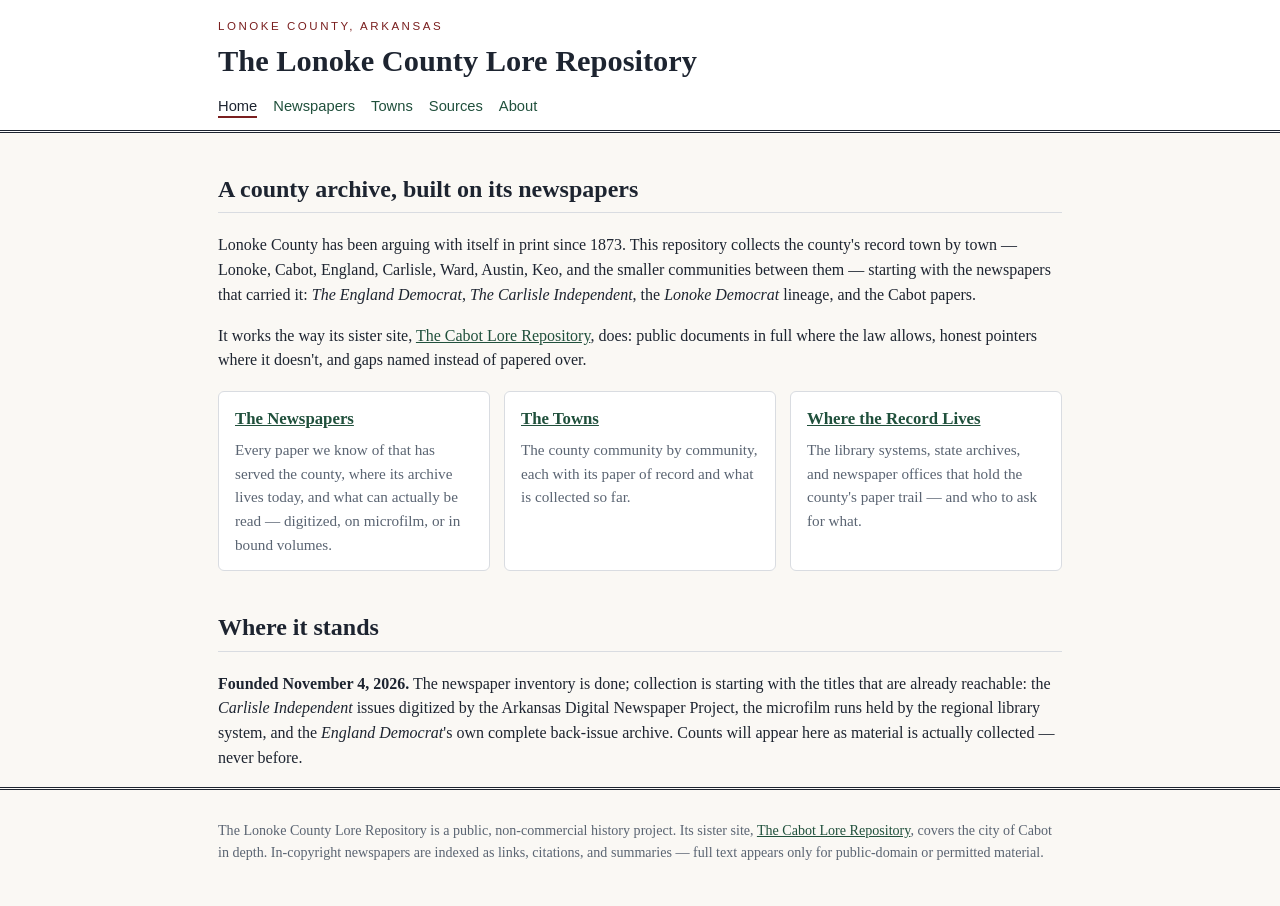
==== index.html @ 7731917a "Launch The Lonoke County Lore Repository starter site (Home, Newspapers, Towns, Sources, About)" ====
<!DOCTYPE html>
<html lang="en">
<head>
<meta charset="utf-8">
<meta name="viewport" content="width=device-width, initial-scale=1">
<title>Home · The Lonoke County Lore Repository</title>
<meta name="description" content="A public archive of Lonoke County, Arkansas history, built on its area newspapers — England Democrat, Carlisle Independent, Lonoke Democrat, and the Cabot papers.">
<link rel="stylesheet" href="assets/style.css">
</head>
<body>
<header><div class="wrap">
<p class="kicker">Lonoke County, Arkansas</p>
<h1><a href="index.html">The Lonoke County Lore Repository</a></h1>
<nav><a href="index.html" class="on">Home</a><a href="newspapers.html">Newspapers</a><a href="towns.html">Towns</a><a href="sources.html">Sources</a><a href="about.html">About</a></nav>
</div></header>
<main class="wrap">

<h2>A county archive, built on its newspapers</h2>
<p>Lonoke County has been arguing with itself in print since 1873. This repository collects the
county's record town by town — Lonoke, Cabot, England, Carlisle, Ward, Austin, Keo, and the
smaller communities between them — starting with the newspapers that carried it:
<em>The England Democrat</em>, <em>The Carlisle Independent</em>, the <em>Lonoke Democrat</em>
lineage, and the Cabot papers.</p>
<p>It works the way its sister site, <a href="https://cabotlore.org/">The Cabot Lore Repository</a>,
does: public documents in full where the law allows, honest pointers where it doesn't, and gaps
named instead of papered over.</p>
<div class="cards">
  <div class="card"><h3><a href="newspapers.html">The Newspapers</a></h3>
  <p>Every paper we know of that has served the county, where its archive lives today, and what
  can actually be read — digitized, on microfilm, or in bound volumes.</p></div>
  <div class="card"><h3><a href="towns.html">The Towns</a></h3>
  <p>The county community by community, each with its paper of record and what is collected so far.</p></div>
  <div class="card"><h3><a href="sources.html">Where the Record Lives</a></h3>
  <p>The library systems, state archives, and newspaper offices that hold the county's paper trail —
  and who to ask for what.</p></div>
</div>
<h2>Where it stands</h2>
<p><strong>Founded November 4, 2026.</strong> The newspaper inventory is done; collection is
starting with the titles that are already reachable: the <em>Carlisle Independent</em> issues
digitized by the Arkansas Digital Newspaper Project, the microfilm runs held by the regional
library system, and the <em>England Democrat</em>'s own complete back-issue archive. Counts
will appear here as material is actually collected — never before.</p>

</main>
<footer><div class="wrap">
<p class="small">The Lonoke County Lore Repository is a public, non-commercial history project.
Its sister site, <a href="https://cabotlore.org/">The Cabot Lore Repository</a>, covers the city of Cabot in depth.
In-copyright newspapers are indexed as links, citations, and summaries — full text appears only for
public-domain or permitted material.</p>
</div></footer>
</body>
</html>
---- assets/style.css ----
:root {
  --ink: #1d2430; --muted: #5a6472; --accent: #7a1f1f; --accent2: #20503c;
  --line: #d9dce1; --bg: #faf8f4; --card: #ffffff;
}
* { box-sizing: border-box; }
body { margin: 0; font-family: Georgia, 'Times New Roman', serif; color: var(--ink); background: var(--bg); line-height: 1.55; }
.wrap { max-width: 880px; margin: 0 auto; padding: 0 18px; }
header { background: var(--card); border-bottom: 3px double var(--ink); padding: 18px 0 12px; }
header .kicker { margin: 0; text-transform: uppercase; letter-spacing: 0.22em; font-size: 0.72rem; color: var(--accent); font-family: Helvetica, Arial, sans-serif; }
header h1 { margin: 2px 0 10px; font-size: 1.9rem; }
header h1 a { color: var(--ink); text-decoration: none; }
nav { font-family: Helvetica, Arial, sans-serif; font-size: 0.92rem; }
nav a { color: var(--accent2); text-decoration: none; margin-right: 16px; padding-bottom: 2px; }
nav a:hover { text-decoration: underline; }
nav a.on { border-bottom: 2px solid var(--accent); color: var(--ink); }
main { padding: 22px 18px 40px; }
h2 { margin-top: 1.6em; border-bottom: 1px solid var(--line); padding-bottom: 4px; }
a { color: var(--accent2); }
.cards { display: grid; grid-template-columns: repeat(auto-fit, minmax(240px, 1fr)); gap: 14px; margin: 18px 0; }
.card { background: var(--card); border: 1px solid var(--line); border-radius: 6px; padding: 14px 16px; }
.card h3 { margin: 0 0 6px; font-size: 1.05rem; }
.card p { margin: 0; color: var(--muted); font-size: 0.95rem; }
table { border-collapse: collapse; width: 100%; margin: 14px 0; font-size: 0.95rem; }
th, td { border: 1px solid var(--line); padding: 7px 9px; text-align: left; vertical-align: top; }
th { background: #f1eee7; }
.tag { display: inline-block; font-family: Helvetica, Arial, sans-serif; font-size: 0.72rem; letter-spacing: 0.06em; text-transform: uppercase; border: 1px solid var(--line); border-radius: 3px; padding: 1px 6px; color: var(--muted); }
.small { font-size: 0.88rem; color: var(--muted); }
footer { border-top: 3px double var(--ink); padding: 16px 0 28px; margin-top: 10px; }
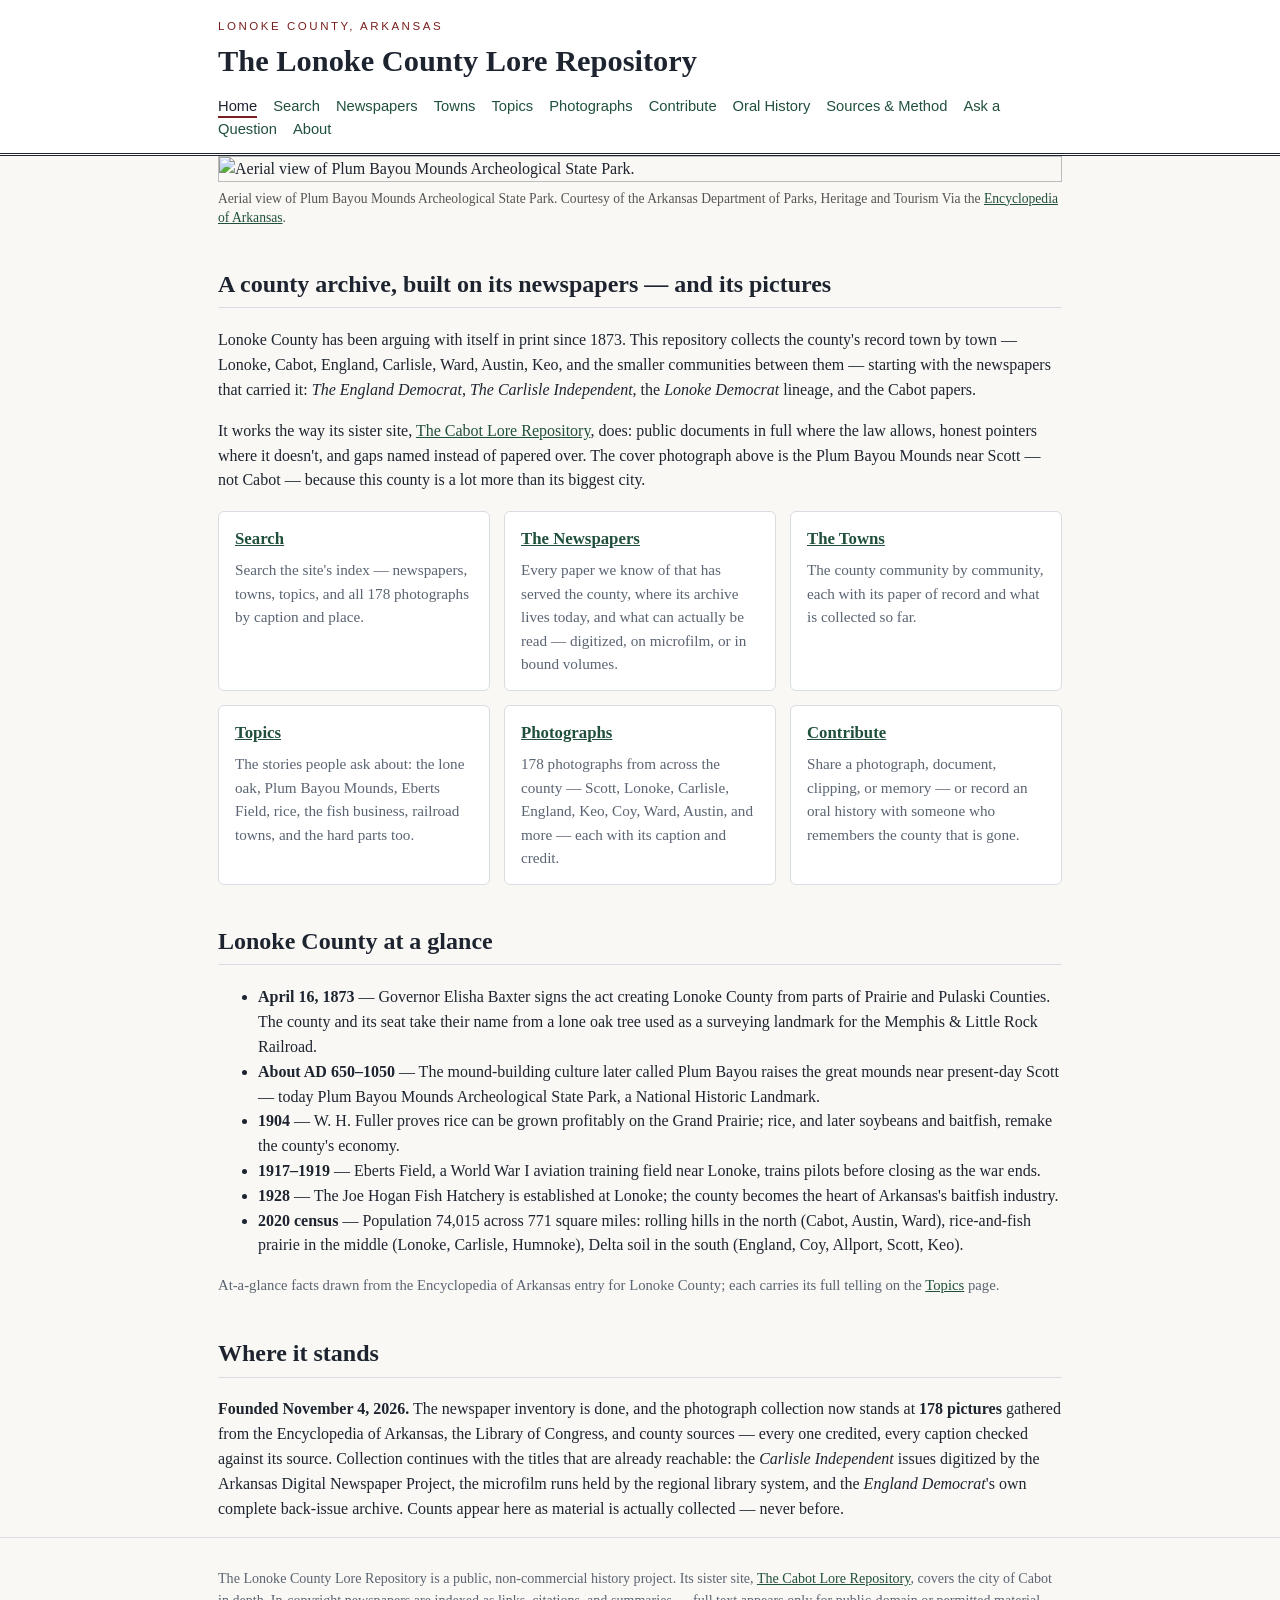
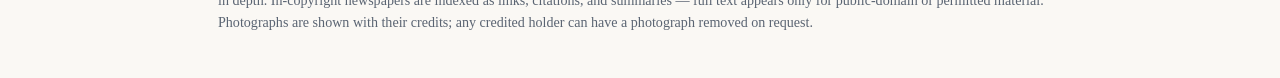
==== commit 2eb056fa: "Lonoke County Lore v2: Cabot-parity features — Search, Topics, Photographs (178), Contribute + Googl" ====
--- a/index.html
+++ b/index.html
@@ -4,18 +4,28 @@
 <meta charset="utf-8">
 <meta name="viewport" content="width=device-width, initial-scale=1">
 <title>Home · The Lonoke County Lore Repository</title>
-<meta name="description" content="A public archive of Lonoke County, Arkansas history, built on its area newspapers — England Democrat, Carlisle Independent, Lonoke Democrat, and the Cabot papers.">
+<meta name="description" content="A public archive of Lonoke County, Arkansas history, built on its area newspapers — England Democrat, Carlisle Independent, Lonoke Democrat, and the Cabot papers — with photographs from every corner of the county.">
+<link rel="canonical" href="https://hirammcknoxt.github.io/lonoke-county-history/">
+<meta property="og:type" content="website">
+<meta property="og:site_name" content="The Lonoke County Lore Repository">
+<meta property="og:title" content="Home · The Lonoke County Lore Repository">
+<meta property="og:description" content="A public archive of Lonoke County, Arkansas history, built on its area newspapers — England Democrat, Carlisle Independent, Lonoke Democrat, and the Cabot papers — with photographs from every corner of the county.">
+<meta property="og:url" content="https://hirammcknoxt.github.io/lonoke-county-history/">
+<meta name="twitter:card" content="summary">
+<meta name="twitter:title" content="Home · The Lonoke County Lore Repository">
+<meta name="twitter:description" content="A public archive of Lonoke County, Arkansas history, built on its area newspapers — England Democrat, Carlisle Independent, Lonoke Democrat, and the Cabot papers — with photographs from every corner of the county.">
 <link rel="stylesheet" href="assets/style.css">
 </head>
 <body>
 <header><div class="wrap">
 <p class="kicker">Lonoke County, Arkansas</p>
 <h1><a href="index.html">The Lonoke County Lore Repository</a></h1>
-<nav><a href="index.html" class="on">Home</a><a href="newspapers.html">Newspapers</a><a href="towns.html">Towns</a><a href="sources.html">Sources</a><a href="about.html">About</a></nav>
+<nav><a href="index.html" class="on">Home</a><a href="search.html">Search</a><a href="newspapers.html">Newspapers</a><a href="towns.html">Towns</a><a href="topics.html">Topics</a><a href="photos.html">Photographs</a><a href="contribute.html">Contribute</a><a href="oral-history.html">Oral History</a><a href="sources.html">Sources &amp; Method</a><a href="ask.html">Ask a Question</a><a href="about.html">About</a></nav>
 </div></header>
 <main class="wrap">
+<figure class="hero photo" id="plum-bayou-mounds-view-18273"><img src="images/plum-bayou-mounds-view-18273.svg" alt="Aerial view of Plum Bayou Mounds Archeological State Park." loading="lazy" decoding="async"><figcaption>Aerial view of Plum Bayou Mounds Archeological State Park. Courtesy of the Arkansas Department of Parks, Heritage and Tourism Via the <a href="https://encyclopediaofarkansas.net/media/plum-bayou-mounds-view-18273/">Encyclopedia of Arkansas</a>.</figcaption></figure>
 
-<h2>A county archive, built on its newspapers</h2>
+<h2>A county archive, built on its newspapers — and its pictures</h2>
 <p>Lonoke County has been arguing with itself in print since 1873. This repository collects the
 county's record town by town — Lonoke, Cabot, England, Carlisle, Ward, Austin, Keo, and the
 smaller communities between them — starting with the newspapers that carried it:
@@ -23,30 +33,52 @@
 lineage, and the Cabot papers.</p>
 <p>It works the way its sister site, <a href="https://cabotlore.org/">The Cabot Lore Repository</a>,
 does: public documents in full where the law allows, honest pointers where it doesn't, and gaps
-named instead of papered over.</p>
+named instead of papered over. The cover photograph above is the Plum Bayou Mounds near Scott —
+not Cabot — because this county is a lot more than its biggest city.</p>
 <div class="cards">
+  <div class="card"><h3><a href="search.html">Search</a></h3>
+  <p>Search the site's index — newspapers, towns, topics, and all 178 photographs by caption and place.</p></div>
   <div class="card"><h3><a href="newspapers.html">The Newspapers</a></h3>
   <p>Every paper we know of that has served the county, where its archive lives today, and what
   can actually be read — digitized, on microfilm, or in bound volumes.</p></div>
   <div class="card"><h3><a href="towns.html">The Towns</a></h3>
   <p>The county community by community, each with its paper of record and what is collected so far.</p></div>
-  <div class="card"><h3><a href="sources.html">Where the Record Lives</a></h3>
-  <p>The library systems, state archives, and newspaper offices that hold the county's paper trail —
-  and who to ask for what.</p></div>
+  <div class="card"><h3><a href="topics.html">Topics</a></h3>
+  <p>The stories people ask about: the lone oak, Plum Bayou Mounds, Eberts Field, rice, the fish
+  business, railroad towns, and the hard parts too.</p></div>
+  <div class="card"><h3><a href="photos.html">Photographs</a></h3>
+  <p>178 photographs from across the county — Scott, Lonoke, Carlisle, England, Keo, Coy,
+  Ward, Austin, and more — each with its caption and credit.</p></div>
+  <div class="card"><h3><a href="contribute.html">Contribute</a></h3>
+  <p>Share a photograph, document, clipping, or memory — or record an oral history with someone
+  who remembers the county that is gone.</p></div>
 </div>
+<h2>Lonoke County at a glance</h2>
+<ul>
+<li><strong>April 16, 1873</strong> — Governor Elisha Baxter signs the act creating Lonoke County from parts of Prairie and Pulaski Counties. The county and its seat take their name from a lone oak tree used as a surveying landmark for the Memphis &amp; Little Rock Railroad.</li>
+<li><strong>About AD 650–1050</strong> — The mound-building culture later called Plum Bayou raises the great mounds near present-day Scott — today Plum Bayou Mounds Archeological State Park, a National Historic Landmark.</li>
+<li><strong>1904</strong> — W. H. Fuller proves rice can be grown profitably on the Grand Prairie; rice, and later soybeans and baitfish, remake the county's economy.</li>
+<li><strong>1917–1919</strong> — Eberts Field, a World War I aviation training field near Lonoke, trains pilots before closing as the war ends.</li>
+<li><strong>1928</strong> — The Joe Hogan Fish Hatchery is established at Lonoke; the county becomes the heart of Arkansas's baitfish industry.</li>
+<li><strong>2020 census</strong> — Population 74,015 across 771 square miles: rolling hills in the north (Cabot, Austin, Ward), rice-and-fish prairie in the middle (Lonoke, Carlisle, Humnoke), Delta soil in the south (England, Coy, Allport, Scott, Keo).</li>
+</ul>
+<p class="note">At-a-glance facts drawn from the Encyclopedia of Arkansas entry for Lonoke County; each carries its full telling on the <a href="topics.html">Topics</a> page.</p>
 <h2>Where it stands</h2>
-<p><strong>Founded November 4, 2026.</strong> The newspaper inventory is done; collection is
-starting with the titles that are already reachable: the <em>Carlisle Independent</em> issues
-digitized by the Arkansas Digital Newspaper Project, the microfilm runs held by the regional
-library system, and the <em>England Democrat</em>'s own complete back-issue archive. Counts
-will appear here as material is actually collected — never before.</p>
+<p><strong>Founded November 4, 2026.</strong> The newspaper inventory is done, and the photograph
+collection now stands at <strong>178 pictures</strong> gathered from the Encyclopedia of
+Arkansas, the Library of Congress, and county sources — every one credited, every caption checked
+against its source. Collection continues with the titles that are already reachable: the
+<em>Carlisle Independent</em> issues digitized by the Arkansas Digital Newspaper Project, the
+microfilm runs held by the regional library system, and the <em>England Democrat</em>'s own
+complete back-issue archive. Counts appear here as material is actually collected — never before.</p>
 
 </main>
 <footer><div class="wrap">
 <p class="small">The Lonoke County Lore Repository is a public, non-commercial history project.
 Its sister site, <a href="https://cabotlore.org/">The Cabot Lore Repository</a>, covers the city of Cabot in depth.
 In-copyright newspapers are indexed as links, citations, and summaries — full text appears only for
-public-domain or permitted material.</p>
+public-domain or permitted material. Photographs are shown with their credits; any credited holder
+can have a photograph removed on request.</p>
 </div></footer>
 </body>
 </html>
--- a/assets/style.css
+++ b/assets/style.css
@@ -1,29 +1,101 @@
-
 :root {
-  --ink: #1d2430; --muted: #5a6472; --accent: #7a1f1f; --accent2: #20503c;
-  --line: #d9dce1; --bg: #faf8f4; --card: #ffffff;
+  --ink: #1d2430;
+  --muted: #5a6472;
+  --accent: #7a1f1f;
+  --accent2: #20503c;
+  --line: #d9dce1;
+  --bg: #faf8f4;
+  --card: #ffffff;
 }
 * { box-sizing: border-box; }
-body { margin: 0; font-family: Georgia, 'Times New Roman', serif; color: var(--ink); background: var(--bg); line-height: 1.55; }
+body {
+  margin: 0;
+  font-family: Georgia, 'Times New Roman', serif;
+  color: var(--ink);
+  background: var(--bg);
+  line-height: 1.55;
+}
 .wrap { max-width: 880px; margin: 0 auto; padding: 0 18px; }
-header { background: var(--card); border-bottom: 3px double var(--ink); padding: 18px 0 12px; }
-header .kicker { margin: 0; text-transform: uppercase; letter-spacing: 0.22em; font-size: 0.72rem; color: var(--accent); font-family: Helvetica, Arial, sans-serif; }
+header {
+  background: var(--card);
+  border-bottom: 3px double var(--ink);
+  padding: 18px 0 12px;
+}
+header .kicker {
+  margin: 0;
+  text-transform: uppercase;
+  letter-spacing: 0.22em;
+  font-size: 0.72rem;
+  color: var(--accent);
+  font-family: Helvetica, Arial, sans-serif;
+}
 header h1 { margin: 2px 0 10px; font-size: 1.9rem; }
 header h1 a { color: var(--ink); text-decoration: none; }
 nav { font-family: Helvetica, Arial, sans-serif; font-size: 0.92rem; }
-nav a { color: var(--accent2); text-decoration: none; margin-right: 16px; padding-bottom: 2px; }
+nav a {
+  color: var(--accent2);
+  text-decoration: none;
+  margin-right: 16px;
+  padding-bottom: 2px;
+}
 nav a:hover { text-decoration: underline; }
 nav a.on { border-bottom: 2px solid var(--accent); color: var(--ink); }
 main { padding: 22px 18px 40px; }
 h2 { margin-top: 1.6em; border-bottom: 1px solid var(--line); padding-bottom: 4px; }
 a { color: var(--accent2); }
+.note { color: var(--muted); font-size: 0.92rem; }
+.button {
+  display: inline-block;
+  background: var(--accent);
+  color: #fff !important;
+  padding: 9px 18px;
+  border-radius: 4px;
+  text-decoration: none;
+  font-family: Helvetica, Arial, sans-serif;
+}
+.tablewrap { overflow-x: auto; }
+table { border-collapse: collapse; width: 100%; font-size: 0.9rem; margin: 12px 0; }
+th, td { border: 1px solid var(--line); padding: 6px 8px; text-align: left; vertical-align: top; }
+th { background: #f0ece3; font-family: Helvetica, Arial, sans-serif; font-size: 0.82rem; }
+blockquote { border-left: 3px solid var(--accent); margin: 12px 0; padding: 2px 12px; color: var(--muted); }
+footer { border-top: 1px solid var(--line); color: var(--muted); font-size: 0.88rem; padding: 16px 0 30px; }
+
+/* search */
+#searchform { display: flex; gap: 8px; margin: 14px 0; }
+#searchform input[type="search"] {
+  flex: 1; padding: 10px 12px; font-size: 1rem; border: 1px solid var(--muted);
+  border-radius: 4px; font-family: inherit;
+}
+#searchform button {
+  padding: 10px 20px; font-size: 1rem; background: var(--accent2); color: #fff;
+  border: 0; border-radius: 4px; cursor: pointer; font-family: Helvetica, Arial, sans-serif;
+}
+.filters { display: flex; flex-wrap: wrap; gap: 14px; align-items: flex-end; font-family: Helvetica, Arial, sans-serif; font-size: 0.88rem; }
+.filters fieldset { border: 1px solid var(--line); border-radius: 4px; }
+.filters label { margin-right: 10px; }
+.result {
+  background: var(--card); border: 1px solid var(--line); border-radius: 6px;
+  padding: 12px 14px; margin: 12px 0;
+}
+.result h3 { margin: 0 0 4px; font-size: 1.02rem; }
+.result .meta { color: var(--muted); font-size: 0.82rem; font-family: Helvetica, Arial, sans-serif; margin: 0 0 6px; }
+.result p { margin: 4px 0; font-size: 0.94rem; }
+mark { background: #ffe98a; padding: 0 1px; }
+.tag {
+  display: inline-block; background: #efe9dc; border-radius: 3px; padding: 0 6px;
+  font-size: 0.75rem; margin-right: 6px; font-family: Helvetica, Arial, sans-serif;
+}
+
+figure.photo { margin: 1.4em 0; }
+figure.photo img { max-width: 100%; height: auto; display: block; border: 1px solid #bbb; }
+figure.photo figcaption { font-size: 0.85em; color: #555; margin-top: 0.45em; line-height: 1.45; }
+
 .cards { display: grid; grid-template-columns: repeat(auto-fit, minmax(240px, 1fr)); gap: 14px; margin: 18px 0; }
 .card { background: var(--card); border: 1px solid var(--line); border-radius: 6px; padding: 14px 16px; }
 .card h3 { margin: 0 0 6px; font-size: 1.05rem; }
 .card p { margin: 0; color: var(--muted); font-size: 0.95rem; }
-table { border-collapse: collapse; width: 100%; margin: 14px 0; font-size: 0.95rem; }
-th, td { border: 1px solid var(--line); padding: 7px 9px; text-align: left; vertical-align: top; }
-th { background: #f1eee7; }
-.tag { display: inline-block; font-family: Helvetica, Arial, sans-serif; font-size: 0.72rem; letter-spacing: 0.06em; text-transform: uppercase; border: 1px solid var(--line); border-radius: 3px; padding: 1px 6px; color: var(--muted); }
 .small { font-size: 0.88rem; color: var(--muted); }
-footer { border-top: 3px double var(--ink); padding: 16px 0 28px; margin-top: 10px; }
+figure.hero { margin: 0 0 1.2em; }
+figure.hero img { width: 100%; height: auto; display: block; border: 1px solid #bbb; }
+.gallery { display: grid; grid-template-columns: repeat(auto-fill, minmax(260px, 1fr)); gap: 16px; margin: 14px 0 8px; }
+.gallery figure.photo { margin: 0; }
